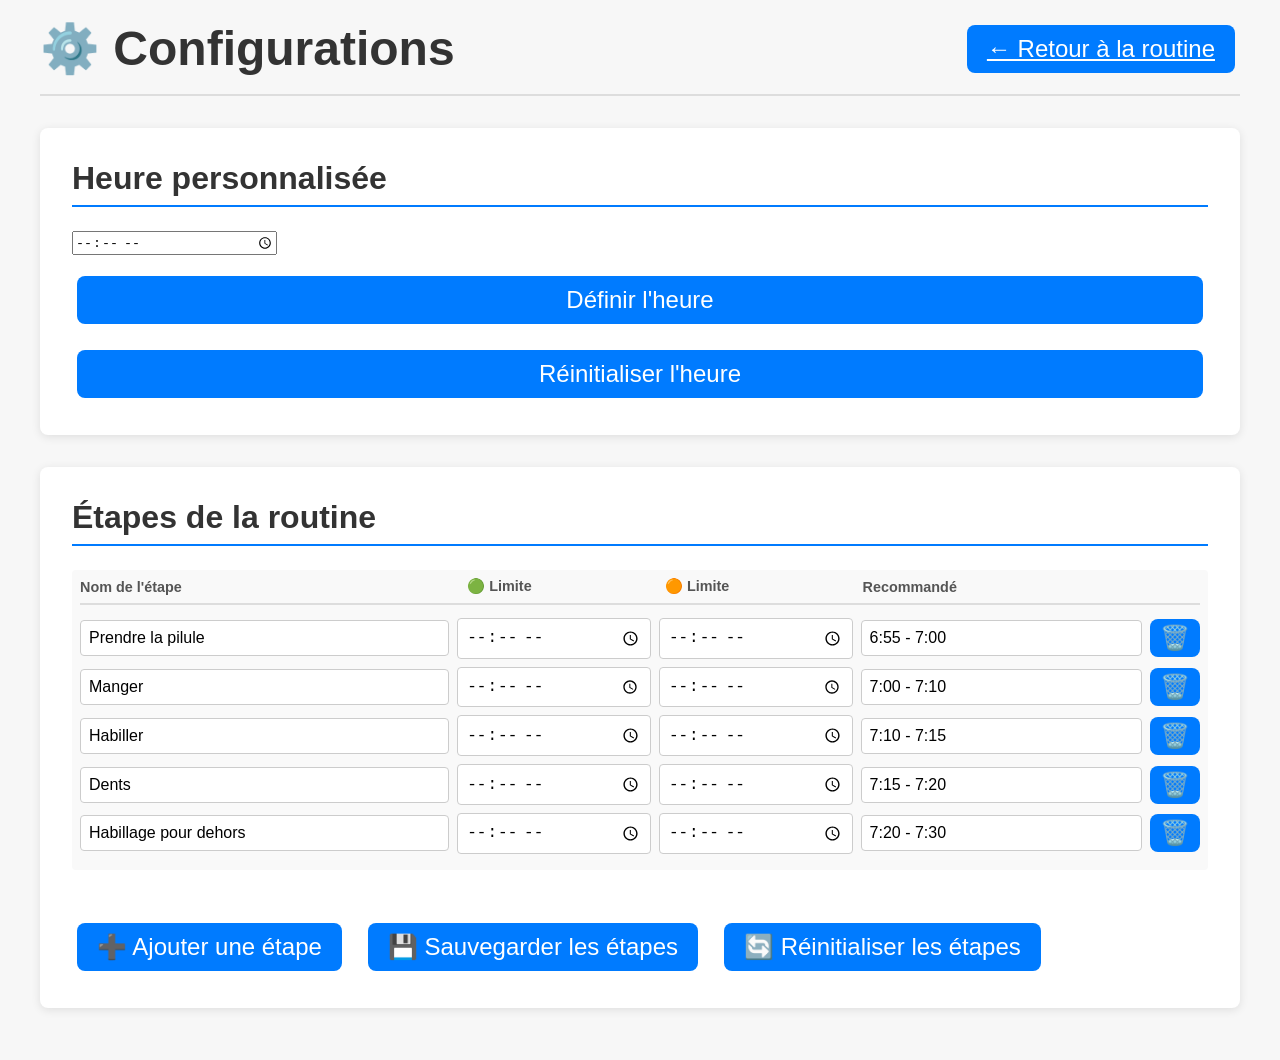
==== configurations.html @ 15566ffd "Have the configurations on a seperate page" ====
﻿<!DOCTYPE html>
<html lang="fr">
<head>
  <meta charset="UTF-8">
  <meta name="viewport" content="width=device-width, initial-scale=1.0">
  <title>Configurations - Routine Matinale</title>
  <link rel="stylesheet" href="app.css">
</head>
<body>
  <config-page></config-page>
  <script type="module" src="components/config-page.js"></script>
</body>
</html>
---- app.css ----
body {
  font-family: Arial, sans-serif;
  margin: 0;
  background-color: #f7f7f7;
}

/* Styles pour morning-routine-app */
.app-container {
  display: flex;
  flex-direction: column;
  align-items: center;
  justify-content: center;
  min-height: 100vh;
  font-family: Arial, sans-serif;
  background-color: #f7f7f7;
}

.app-container h1 {
  font-size: 5rem;
  margin: 20px 0;
}

/* Styles pour routine-timer */
.time {
  font-size: 8rem;
  margin: 20px 0;
}

/* Styles pour routine-step */
.step-container {
  display: block;
  text-align: center;
}

.step-container h2 {
  font-size: 3rem;
  margin: 10px 0;
}

.step-container p {
  font-size: 2.5rem;
  margin: 10px 0;
}

/* Styles pour routine-controls */
.controls-button {
  padding: 10px 20px;
  font-size: 1.5rem;
  margin-top: 20px;
  cursor: pointer;
  border: none;
  border-radius: 8px;
  background-color: #007BFF;
  color: white;
  transition: background-color 0.3s;
}

.controls-button:hover {
  background-color: #0056b3;
}

.mute-icon {
  margin-right: 10px;
}

/* Styles pour test-controls */
.test-controls-container {
  position: fixed;
  top: 10px;
  right: 10px;
  z-index: 1000;
}

.controls-container {
  display: flex;
  flex-direction: column;
  align-items: flex-end;
}

.test-button {
  padding: 10px 20px;
  font-size: 1.5rem;
  cursor: pointer;
  border: none;
  border-radius: 8px;
  background-color: #007BFF;
  color: white;
  transition: background-color 0.3s;
  margin: 5px;
}

.test-button:hover {
  background-color: #0056b3;
}

.test-settings {
  display: none;
  background: white;
  padding: 20px;
  border-radius: 8px;
  box-shadow: 0 2px 10px rgba(0,0,0,0.1);
  margin-top: 5px;
}

.test-settings.visible {
  display: block;
}

.test-settings input {
  padding: 8px;
  font-size: 1.2rem;
  margin: 5px;
  display: block;
}

.test-settings p {
  color: blue;
  font-size: 1.2rem;
  margin: 5px;
}

.test-settings h3 {
  margin-top: 1rem;
  margin-bottom: 0.5rem;
  color: #333;
  font-size: 1.3rem;
}

.test-settings hr {
  margin: 1.5rem 0;
  border: none;
  border-top: 2px solid #ddd;
}

.step-config-header {
  display: flex;
  gap: 0.5rem;
  margin-bottom: 0.8rem;
  align-items: center;
  flex-wrap: wrap;
  font-weight: bold;
  color: #555;
  font-size: 0.9rem;
  padding-bottom: 0.5rem;
  border-bottom: 2px solid #ddd;
}

.step-config-header .header-name {
  flex: 2;
  min-width: 150px;
}

.step-config-header .header-green,
.step-config-header .header-orange {
  flex: 1;
  min-width: 100px;
}

.step-config-header .header-recommended {
  flex: 1.5;
  min-width: 120px;
}

.step-config-header .header-actions {
  width: 45px;
}

.step-config {
  display: flex;
  gap: 0.5rem;
  margin-bottom: 0.5rem;
  align-items: center;
  flex-wrap: wrap;
}

.step-config input[type="text"],
.step-config input[type="time"] {
  padding: 8px;
  font-size: 1rem;
  border: 1px solid #ccc;
  border-radius: 4px;
}

.step-config .step-name {
  flex: 2;
  min-width: 150px;
}

.step-config .step-time-green,
.step-config .step-time-orange {
  flex: 1;
  min-width: 100px;
}

.step-config .step-recommended {
  flex: 1.5;
  min-width: 120px;
}

.step-config .remove-step {
  padding: 5px 10px;
  margin: 0;
}

#steps-config {
  max-height: 400px;
  overflow-y: auto;
  margin-bottom: 1rem;
  padding: 0.5rem;
  background: #f9f9f9;
  border-radius: 4px;
}

/* Lien de configuration */
.config-link {
  position: fixed;
  top: 10px;
  right: 10px;
  font-size: 3rem;
  text-decoration: none;
  z-index: 1000;
  background: white;
  width: 60px;
  height: 60px;
  display: flex;
  align-items: center;
  justify-content: center;
  border-radius: 50%;
  box-shadow: 0 2px 10px rgba(0,0,0,0.1);
  transition: transform 0.2s;
}

.config-link:hover {
  transform: scale(1.1);
}

/* Page de configuration */
.config-container {
  max-width: 1200px;
  margin: 0 auto;
  padding: 20px;
  min-height: 100vh;
  background-color: #f7f7f7;
}

.config-header {
  display: flex;
  justify-content: space-between;
  align-items: center;
  margin-bottom: 2rem;
  padding-bottom: 1rem;
  border-bottom: 2px solid #ddd;
}

.config-header h1 {
  font-size: 3rem;
  margin: 0;
  color: #333;
}

.config-section {
  background: white;
  padding: 2rem;
  margin-bottom: 2rem;
  border-radius: 8px;
  box-shadow: 0 2px 10px rgba(0,0,0,0.1);
}

.config-section h2 {
  font-size: 2rem;
  margin-top: 0;
  margin-bottom: 1.5rem;
  color: #333;
  border-bottom: 2px solid #007BFF;
  padding-bottom: 0.5rem;
}

.config-content {
  display: flex;
  flex-direction: column;
  gap: 1rem;
}

.config-actions {
  display: flex;
  gap: 1rem;
  flex-wrap: wrap;
  margin-top: 1rem;
}

#custom-time {
  width: 200px;
}
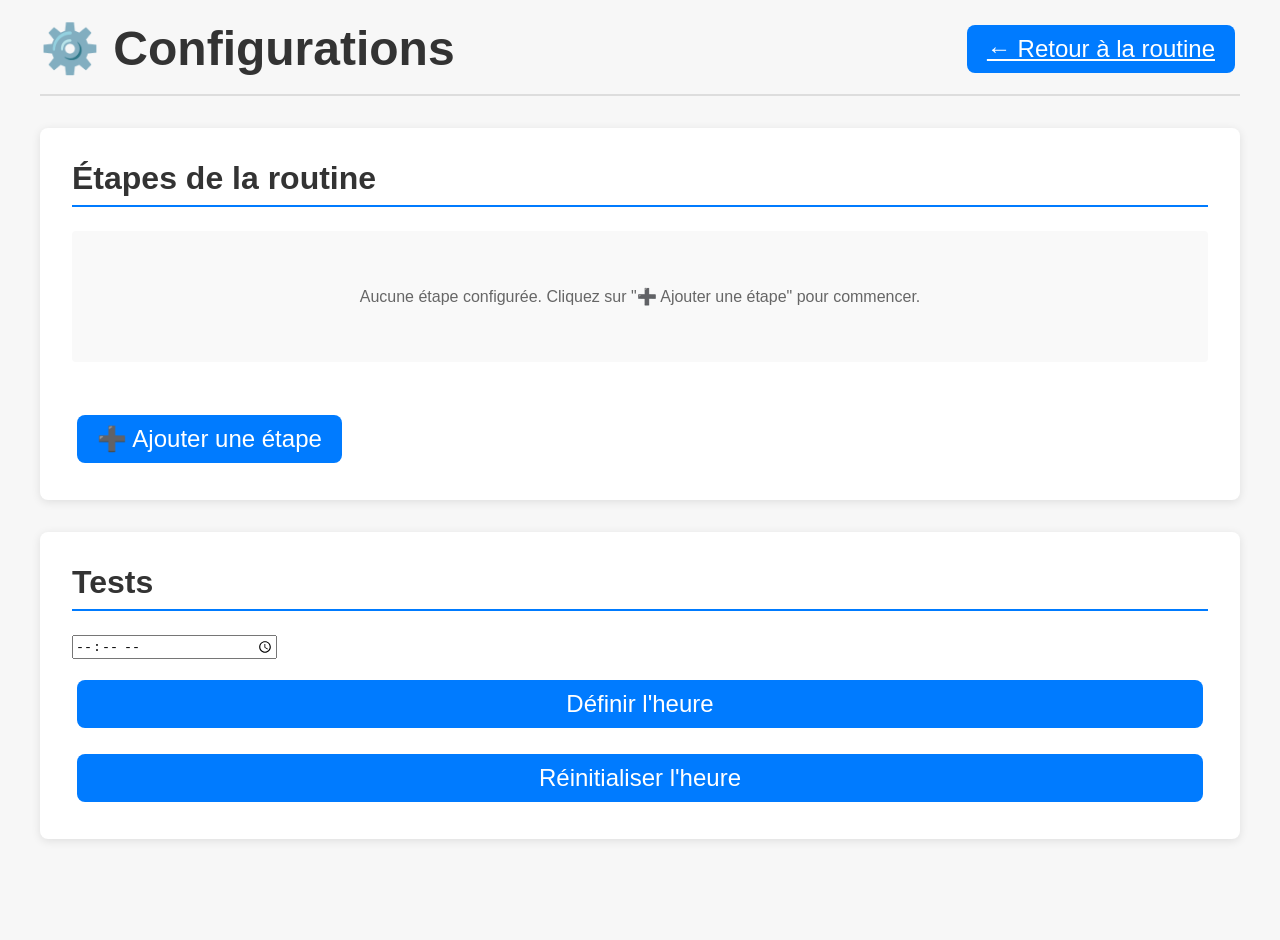
==== commit 3e61d7df: "Change the order of the panels in the configuration" ====
--- a/configurations.html
+++ b/configurations.html
@@ -7,7 +7,7 @@
   <link rel="stylesheet" href="app.css">
 </head>
 <body>
-  <config-page></config-page>
+  <config-page />
   <script type="module" src="components/config-page.js"></script>
 </body>
 </html>
--- a/app.css
+++ b/app.css
@@ -13,6 +13,8 @@
   min-height: 100vh;
   font-family: Arial, sans-serif;
   background-color: #f7f7f7;
+  cursor: pointer;
+  user-select: none;
 }
 
 .app-container h1 {
@@ -197,6 +199,17 @@
   min-width: 120px;
 }
 
+.step-config .step-recommended-display {
+  flex: 1.5;
+  min-width: 120px;
+  padding: 8px;
+  font-size: 1rem;
+  color: #555;
+  background-color: #f0f0f0;
+  border-radius: 4px;
+  text-align: center;
+}
+
 .step-config .remove-step {
   padding: 5px 10px;
   margin: 0;
@@ -228,10 +241,7 @@
   border-radius: 50%;
   box-shadow: 0 2px 10px rgba(0,0,0,0.1);
   transition: transform 0.2s;
-}
-
-.config-link:hover {
-  transform: scale(1.1);
+  cursor: pointer;
 }
 
 /* Page de configuration */
